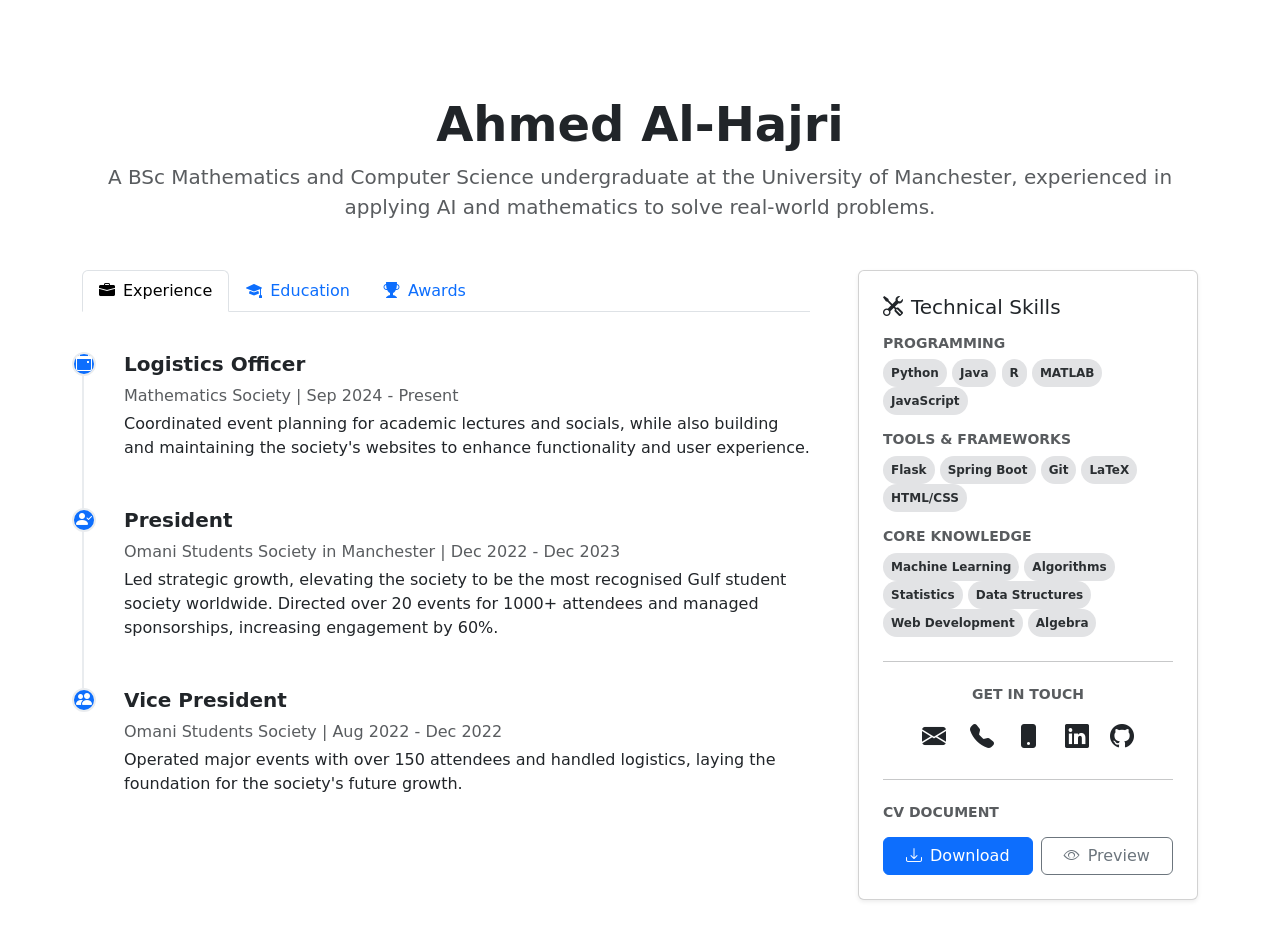
==== cv.html @ cdcc4e39 "major changes" ====
<!DOCTYPE html>
<html lang="en">
<head>
    <meta charset="UTF-8">
    <meta name="viewport" content="width=device-width, initial-scale=1.0">
    <meta name="description" content="CV of Ahmed Al-Hajri - BSc Computer Science and Mathematics at the University of Manchester.">
    <meta name="keywords" content="CV, resume, portfolio, Ahmed Al-Hajri, computer science, mathematics, data science, web development">
    <meta name="author" content="Ahmed Al-Hajri">
    <title>Ahmed Al-Hajri - CV</title>

    <link href="https://cdn.jsdelivr.net/npm/bootstrap@5.3.3/dist/css/bootstrap.min.css" rel="stylesheet">
    <link href="https://cdn.jsdelivr.net/npm/bootstrap-icons@1.11.3/font/bootstrap-icons.min.css" rel="stylesheet">
    <link href="css/styles.css" rel="stylesheet">
</head>
<body>
    <div id="header-placeholder"></div>

    <div class="container my-5 pt-5">
        <div class="text-center mb-5">
            <h1 class="display-5 fw-bold">Ahmed Al-Hajri</h1>
            <p class="lead text-muted">A BSc Mathematics and Computer Science undergraduate at the University of Manchester, experienced in applying AI and mathematics to solve real-world problems.</p>
        </div>

        <div class="row g-5">
            <div class="col-lg-8">
                <ul class="nav nav-tabs mb-4" id="cvTab" role="tablist">
                    <li class="nav-item" role="presentation">
                        <button class="nav-link active" id="experience-tab" data-bs-toggle="tab" data-bs-target="#experience" type="button" role="tab" aria-controls="experience" aria-selected="true">
                            <i class="bi bi-briefcase-fill me-2"></i>Experience
                        </button>
                    </li>
                    <li class="nav-item" role="presentation">
                        <button class="nav-link" id="education-tab" data-bs-toggle="tab" data-bs-target="#education" type="button" role="tab" aria-controls="education" aria-selected="false">
                            <i class="bi bi-mortarboard-fill me-2"></i>Education
                        </button>
                    </li>
                    <li class="nav-item" role="presentation">
                        <button class="nav-link" id="awards-tab" data-bs-toggle="tab" data-bs-target="#awards" type="button" role="tab" aria-controls="awards" aria-selected="false">
                            <i class="bi bi-trophy-fill me-2"></i>Awards
                        </button>
                    </li>
                </ul>

                <div class="tab-content" id="cvTabContent">
                    <div class="tab-pane fade show active" id="experience" role="tabpanel" aria-labelledby="experience-tab">
                        <div class="timeline pt-3">
                            <div class="timeline-item">
                                <div class="timeline-icon bg-primary text-white"><i class="bi bi-calendar-event"></i></div>
                                <h5 class="fw-bold">Logistics Officer</h5>
                                <p class="text-muted mb-1">Mathematics Society | Sep 2024 - Present</p>
                                <p>Coordinated event planning for academic lectures and socials, while also building and maintaining the society's websites to enhance functionality and user experience.</p>
                            </div>
                            <div class="timeline-item">
                                <div class="timeline-icon bg-primary text-white"><i class="bi bi-person-check-fill"></i></div>
                                <h5 class="fw-bold">President</h5>
                                <p class="text-muted mb-1">Omani Students Society in Manchester | Dec 2022 - Dec 2023</p>
                                <p>Led strategic growth, elevating the society to be the most recognised Gulf student society worldwide. Directed over 20 events for 1000+ attendees and managed sponsorships, increasing engagement by 60%.</p>
                            </div>
                            <div class="timeline-item">
                                <div class="timeline-icon bg-primary text-white"><i class="bi bi-people-fill"></i></div>
                                <h5 class="fw-bold">Vice President</h5>
                                <p class="text-muted mb-1">Omani Students Society | Aug 2022 - Dec 2022</p>
                                <p>Operated major events with over 150 attendees and handled logistics, laying the foundation for the society's future growth.</p>
                            </div>
                        </div>
                    </div>
                    <div class="tab-pane fade" id="education" role="tabpanel" aria-labelledby="education-tab">
                        <div class="timeline pt-3">
                             <div class="timeline-item">
                                <div class="timeline-icon bg-info text-white"><i class="bi bi-book"></i></div>
                                <h5 class="fw-bold">BSc (Hons) Computer Science and Mathematics</h5>
                                <p class="text-muted mb-1">University of Manchester, UK | Sep 2023 - Jun 2026</p>
                                <p>Achieved First Class honors in Year 1.</p>
                            </div>
                            <div class="timeline-item">
                                <div class="timeline-icon bg-info text-white"><i class="bi bi-book"></i></div>
                                <h5 class="fw-bold">International Foundation in Mathematics and Computer Science</h5>
                                <p class="text-muted mb-1">INTO Manchester (NCUK Foundation), UK | Sep 2022 - Jun 2023</p>
                                <p>Grades: A*A*A*.</p>
                            </div>
                            <div class="timeline-item">
                                <div class="timeline-icon bg-info text-white"><i class="bi bi-book"></i></div>
                                <h5 class="fw-bold">General Diploma</h5>
                                <p class="text-muted mb-1">Al-Jalanda Secondary School, Oman | Sep 2020 - Jun 2021</p>
                                <p>Overall Grade: 99.2%.</p>
                            </div>
                        </div>
                    </div>
                    <div class="tab-pane fade" id="awards" role="tabpanel" aria-labelledby="awards-tab">
                        <div class="timeline pt-3">
                            <div class="timeline-item">
                                <div class="timeline-icon bg-warning text-dark"><i class="bi bi-star-fill"></i></div>
                                <h5 class="fw-bold">Full Government Scholarship</h5>
                                <p class="text-muted mb-1">Awarded by the Omani Government | Jul 2021</p>
                                <p>Received in recognition of exceptional academic performance.</p>
                            </div>
                            <div class="timeline-item">
                                <div class="timeline-icon bg-warning text-dark"><i class="bi bi-star-fill"></i></div>
                                <h5 class="fw-bold">National Tech Competition Winner</h5>
                                <p class="text-muted mb-1">Oman | Sep 2020</p>
                                <p>Created award-winning applications, placing in the top 200 nationally.</p>
                            </div>
                            <div class="timeline-item">
                                <div class="timeline-icon bg-warning text-dark"><i class="bi bi-star-fill"></i></div>
                                <h5 class="fw-bold">Cultural Creativity Competition Winner</h5>
                                <p class="text-muted mb-1">Youth Innovations, Oman | May 2017</p>
                            </div>
                        </div>
                    </div>
                </div>
            </div>

            <div class="col-lg-4">
                <div class="card shadow-sm">
                    <div class="card-body p-4">
                        <h5 class="card-title mb-3"><i class="bi bi-tools me-2"></i>Technical Skills</h5>
                        <h6 class="fw-bold small text-uppercase text-muted">Programming</h6>
                        <div class="mb-3">
                            <span class="badge bg-secondary-subtle text-secondary-emphasis rounded-pill p-2">Python</span>
                            <span class="badge bg-secondary-subtle text-secondary-emphasis rounded-pill p-2">Java</span>
                            <span class="badge bg-secondary-subtle text-secondary-emphasis rounded-pill p-2">R</span>
                            <span class="badge bg-secondary-subtle text-secondary-emphasis rounded-pill p-2">MATLAB</span>
                            <span class="badge bg-secondary-subtle text-secondary-emphasis rounded-pill p-2">JavaScript</span>
                        </div>
                        <h6 class="fw-bold small text-uppercase text-muted">Tools & Frameworks</h6>
                        <div class="mb-3">
                            <span class="badge bg-secondary-subtle text-secondary-emphasis rounded-pill p-2">Flask</span>
                            <span class="badge bg-secondary-subtle text-secondary-emphasis rounded-pill p-2">Spring Boot</span>
                            <span class="badge bg-secondary-subtle text-secondary-emphasis rounded-pill p-2">Git</span>
                            <span class="badge bg-secondary-subtle text-secondary-emphasis rounded-pill p-2">LaTeX</span>
                            <span class="badge bg-secondary-subtle text-secondary-emphasis rounded-pill p-2">HTML/CSS</span>
                        </div>
                        <h6 class="fw-bold small text-uppercase text-muted">Core Knowledge</h6>
                        <div>
                            <span class="badge bg-secondary-subtle text-secondary-emphasis rounded-pill p-2">Machine Learning</span>
                            <span class="badge bg-secondary-subtle text-secondary-emphasis rounded-pill p-2">Algorithms</span>
                            <span class="badge bg-secondary-subtle text-secondary-emphasis rounded-pill p-2">Statistics</span>
                            <span class="badge bg-secondary-subtle text-secondary-emphasis rounded-pill p-2">Data Structures</span>
                            <span class="badge bg-secondary-subtle text-secondary-emphasis rounded-pill p-2">Web Development</span>
                            <span class="badge bg-secondary-subtle text-secondary-emphasis rounded-pill p-2">Algebra</span>
                        </div>

                        <hr class="my-4">

                        <div class="text-center">
                            <h6 class="fw-bold small text-uppercase text-muted mb-3">Get in Touch</h6>
                             <a href="mailto:ahmedalhjry1@gmail.com" title="Email" class="text-dark mx-2 fs-4 text-decoration-none">
                                <i class="bi bi-envelope-fill"></i>
                            </a>
                            <a href="tel:+96894954564" title="Oman Phone" class="text-dark mx-2 fs-4 text-decoration-none">
                                <i class="bi bi-telephone-fill"></i>
                            </a>
                             <a href="tel:+447470456167" title="UK Phone" class="text-dark mx-2 fs-4 text-decoration-none">
                                <i class="bi bi-phone-fill"></i>
                            </a>
                             <a href="#" title="LinkedIn" class="text-dark mx-2 fs-4 text-decoration-none"><i class="bi bi-linkedin"></i></a>
                             <a href="#" title="GitHub" class="text-dark mx-2 fs-4 text-decoration-none"><i class="bi bi-github"></i></a>
                        </div>
                        
                        <hr class="my-4">
                        
                        <h6 class="fw-bold small text-uppercase text-muted mb-3">CV Document</h6>
                        <div class="d-grid gap-2 d-sm-flex justify-content-sm-center">
                             <a href="files/cv.pdf" class="btn btn-primary flex-fill" download>
                                <i class="bi bi-download me-2"></i>Download
                            </a>
                            <button class="btn btn-outline-secondary flex-fill" type="button" data-bs-toggle="modal" data-bs-target="#cvModal">
                                <i class="bi bi-eye me-2"></i>Preview
                            </button>
                        </div>
                    </div>
                </div>
            </div>
        </div>
    </div>

    <div id="footer-placeholder"></div>

    <div class="modal fade" id="cvModal" tabindex="-1" aria-labelledby="cvModalLabel" aria-hidden="true">
        <div class="modal-dialog modal-xl modal-dialog-centered">
            <div class="modal-content">
                <div class="modal-header">
                    <h5 class="modal-title" id="cvModalLabel">CV Preview</h5>
                    <button type="button" class="btn-close" data-bs-dismiss="modal" aria-label="Close"></button>
                </div>
                <div class="modal-body p-0" style="height: 80vh;">
                    <embed src="files/cv.pdf" type="application/pdf" width="100%" height="100%" />
                </div>
            </div>
        </div>
    </div>
    
    <script src="https://cdn.jsdelivr.net/npm/@popperjs/core@2.11.7/dist/umd/popper.min.js"></script>
    <script src="https://cdn.jsdelivr.net/npm/bootstrap@5.3.3/dist/js/bootstrap.min.js"></script>

    <script>
        function loadComponent(url, placeholderId, callback) {
            fetch(url)
                .then(response => response.ok ? response.text() : Promise.reject('Not found'))
                .then(data => {
                    const placeholder = document.getElementById(placeholderId);
                    if (placeholder) {
                        placeholder.innerHTML = data;
                        if (callback) callback();
                    }
                })
                .catch(error => console.error(`Error loading ${url}:`, error));
        }

        document.addEventListener("DOMContentLoaded", function() {
            loadComponent("header.html", "header-placeholder", () => {
                const currentPage = window.location.pathname.split("/").pop() || "index.html";
                const navLinks = document.querySelectorAll(".nav-page");
                navLinks.forEach(link => {
                    const linkPage = link.getAttribute("href");
                    if (linkPage === currentPage) {
                        link.classList.add("active");
                    }
                });
            });
            loadComponent("footer.html", "footer-placeholder");
        });
    </script>
</body>
</html>
---- css/styles.css ----
/* Custom styles for the CV timeline */
.timeline-item {
    position: relative;
    padding-left: 2.5rem; /* Space for the line and icon */
    padding-bottom: 2rem;
    border-left: 2px solid #e9ecef; /* The vertical timeline bar */
}

.timeline-item:last-child {
    border-left: 2px solid transparent; /* Hide line for the last item */
}

/* The icon circle on the timeline */
.timeline-icon {
    position: absolute;
    left: -0.75rem; /* Position over the timeline bar */
    top: 0;
    width: 1.5rem;
    height: 1.5rem;
    display: flex;
    align-items: center;
    justify-content: center;
    background-color: #fff;
    border: 2px solid #e9ecef;
    border-radius: 50%;
}
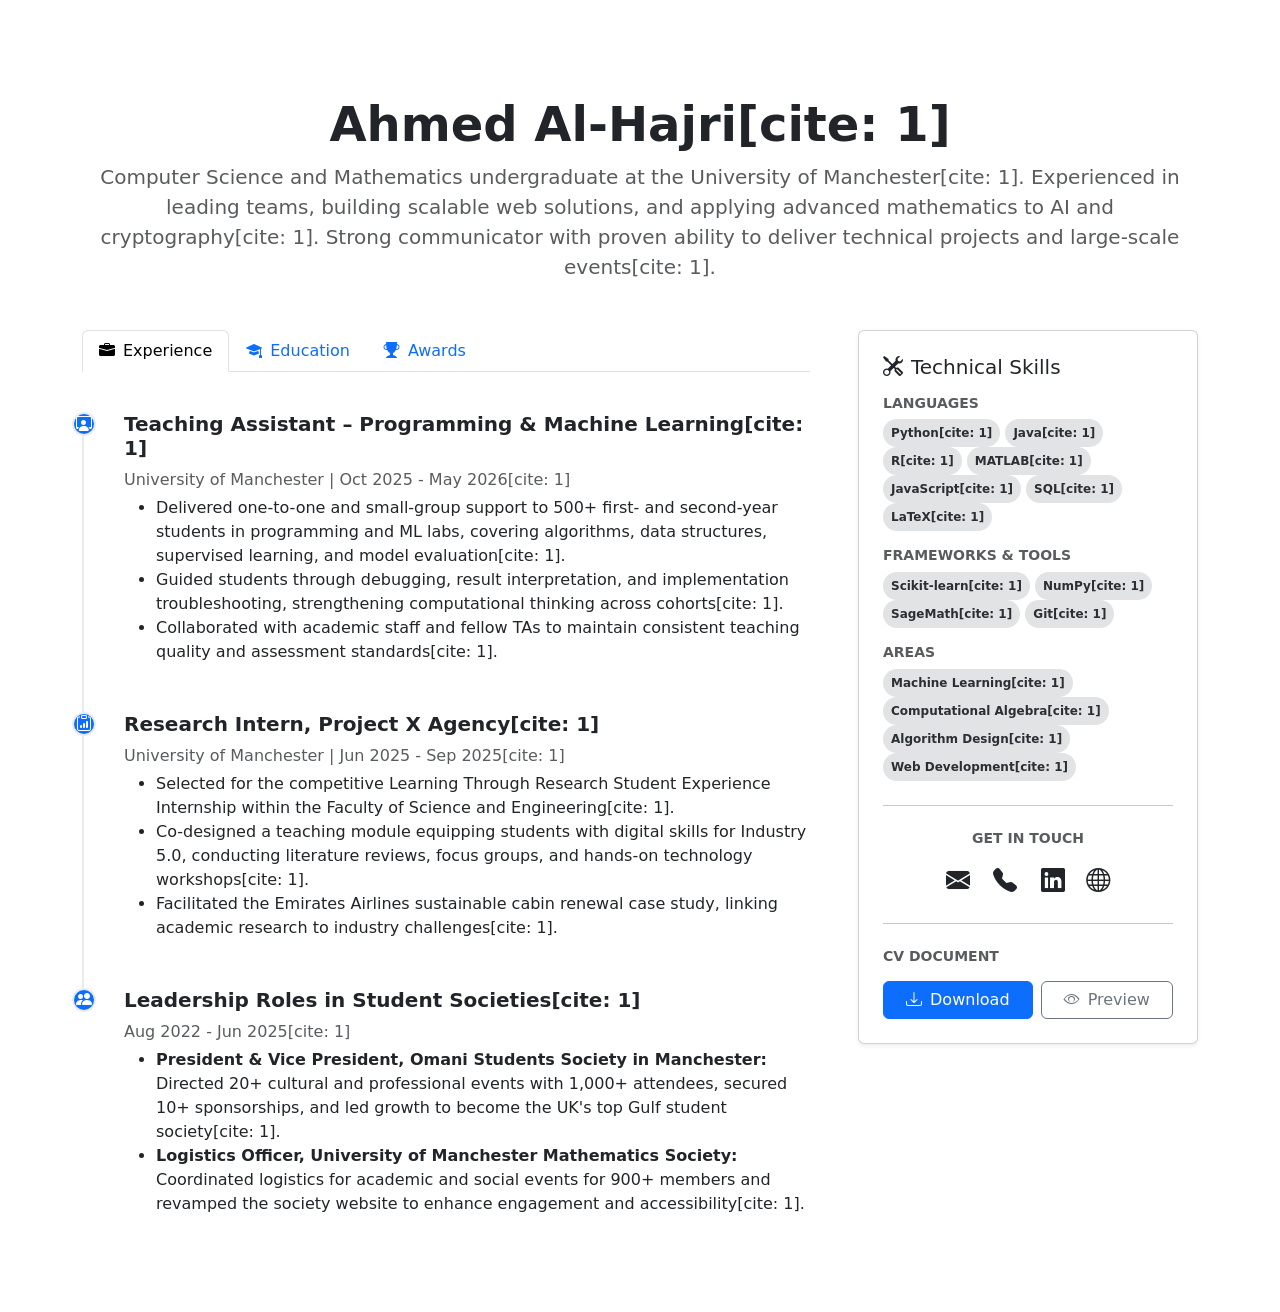
==== commit 79279156: "Update cv.html" ====
--- a/cv.html
+++ b/cv.html
@@ -17,8 +17,8 @@
 
     <div class="container my-5 pt-5">
         <div class="text-center mb-5">
-            <h1 class="display-5 fw-bold">Ahmed Al-Hajri</h1>
-            <p class="lead text-muted">A BSc Mathematics and Computer Science undergraduate at the University of Manchester, experienced in applying AI and mathematics to solve real-world problems.</p>
+            <h1 class="display-5 fw-bold">Ahmed Al-Hajri[cite: 1]</h1>
+            <p class="lead text-muted">Computer Science and Mathematics undergraduate at the University of Manchester[cite: 1]. Experienced in leading teams, building scalable web solutions, and applying advanced mathematics to AI and cryptography[cite: 1]. Strong communicator with proven ability to deliver technical projects and large-scale events[cite: 1].</p>
         </div>
 
         <div class="row g-5">
@@ -45,65 +45,69 @@
                     <div class="tab-pane fade show active" id="experience" role="tabpanel" aria-labelledby="experience-tab">
                         <div class="timeline pt-3">
                             <div class="timeline-item">
-                                <div class="timeline-icon bg-primary text-white"><i class="bi bi-calendar-event"></i></div>
-                                <h5 class="fw-bold">Logistics Officer</h5>
-                                <p class="text-muted mb-1">Mathematics Society | Sep 2024 - Present</p>
-                                <p>Coordinated event planning for academic lectures and socials, while also building and maintaining the society's websites to enhance functionality and user experience.</p>
-                            </div>
-                            <div class="timeline-item">
-                                <div class="timeline-icon bg-primary text-white"><i class="bi bi-person-check-fill"></i></div>
-                                <h5 class="fw-bold">President</h5>
-                                <p class="text-muted mb-1">Omani Students Society in Manchester | Dec 2022 - Dec 2023</p>
-                                <p>Led strategic growth, elevating the society to be the most recognised Gulf student society worldwide. Directed over 20 events for 1000+ attendees and managed sponsorships, increasing engagement by 60%.</p>
+                                <div class="timeline-icon bg-primary text-white"><i class="bi bi-person-workspace"></i></div>
+                                <h5 class="fw-bold">Teaching Assistant – Programming & Machine Learning[cite: 1]</h5>
+                                <p class="text-muted mb-1">University of Manchester | Oct 2025 - May 2026[cite: 1]</p>
+                                <ul>
+                                    <li>Delivered one-to-one and small-group support to 500+ first- and second-year students in programming and ML labs, covering algorithms, data structures, supervised learning, and model evaluation[cite: 1].</li>
+                                    <li>Guided students through debugging, result interpretation, and implementation troubleshooting, strengthening computational thinking across cohorts[cite: 1].</li>
+                                    <li>Collaborated with academic staff and fellow TAs to maintain consistent teaching quality and assessment standards[cite: 1].</li>
+                                </ul>
+                            </div>
+                            <div class="timeline-item">
+                                <div class="timeline-icon bg-primary text-white"><i class="bi bi-clipboard-data"></i></div>
+                                <h5 class="fw-bold">Research Intern, Project X Agency[cite: 1]</h5>
+                                <p class="text-muted mb-1">University of Manchester | Jun 2025 - Sep 2025[cite: 1]</p>
+                                <ul>
+                                    <li>Selected for the competitive Learning Through Research Student Experience Internship within the Faculty of Science and Engineering[cite: 1].</li>
+                                    <li>Co-designed a teaching module equipping students with digital skills for Industry 5.0, conducting literature reviews, focus groups, and hands-on technology workshops[cite: 1].</li>
+                                    <li>Facilitated the Emirates Airlines sustainable cabin renewal case study, linking academic research to industry challenges[cite: 1].</li>
+                                </ul>
                             </div>
                             <div class="timeline-item">
                                 <div class="timeline-icon bg-primary text-white"><i class="bi bi-people-fill"></i></div>
-                                <h5 class="fw-bold">Vice President</h5>
-                                <p class="text-muted mb-1">Omani Students Society | Aug 2022 - Dec 2022</p>
-                                <p>Operated major events with over 150 attendees and handled logistics, laying the foundation for the society's future growth.</p>
-                            </div>
-                        </div>
-                    </div>
+                                <h5 class="fw-bold">Leadership Roles in Student Societies[cite: 1]</h5>
+                                <p class="text-muted mb-1">Aug 2022 - Jun 2025[cite: 1]</p>
+                                <ul>
+                                    <li><strong>President & Vice President, Omani Students Society in Manchester:</strong> Directed 20+ cultural and professional events with 1,000+ attendees, secured 10+ sponsorships, and led growth to become the UK's top Gulf student society[cite: 1].</li>
+                                    <li><strong>Logistics Officer, University of Manchester Mathematics Society:</strong> Coordinated logistics for academic and social events for 900+ members and revamped the society website to enhance engagement and accessibility[cite: 1].</li>
+                                </ul>
+                            </div>
+                        </div>
+                    </div>
+                    
                     <div class="tab-pane fade" id="education" role="tabpanel" aria-labelledby="education-tab">
                         <div class="timeline pt-3">
                              <div class="timeline-item">
                                 <div class="timeline-icon bg-info text-white"><i class="bi bi-book"></i></div>
-                                <h5 class="fw-bold">BSc (Hons) Computer Science and Mathematics</h5>
-                                <p class="text-muted mb-1">University of Manchester, UK | Sep 2023 - Jun 2026</p>
-                                <p>Achieved First Class honors in Year 1.</p>
-                            </div>
-                            <div class="timeline-item">
-                                <div class="timeline-icon bg-info text-white"><i class="bi bi-book"></i></div>
-                                <h5 class="fw-bold">International Foundation in Mathematics and Computer Science</h5>
-                                <p class="text-muted mb-1">INTO Manchester (NCUK Foundation), UK | Sep 2022 - Jun 2023</p>
-                                <p>Grades: A*A*A*.</p>
-                            </div>
-                            <div class="timeline-item">
-                                <div class="timeline-icon bg-info text-white"><i class="bi bi-book"></i></div>
-                                <h5 class="fw-bold">General Diploma</h5>
-                                <p class="text-muted mb-1">Al-Jalanda Secondary School, Oman | Sep 2020 - Jun 2021</p>
-                                <p>Overall Grade: 99.2%.</p>
-                            </div>
-                        </div>
-                    </div>
+                                <h5 class="fw-bold">BSc (Hons) Computer Science and Mathematics[cite: 1]</h5>
+                                <p class="text-muted mb-1">University of Manchester, UK | Sep 2023 - Jun 2026[cite: 1]</p>
+                                <p class="mb-2"><strong>GPA:</strong> 4.0/4.0[cite: 1]</p>
+                                <p class="mb-4"><strong>Relevant Modules:</strong> Machine Learning, Artificial Intelligence, Probability & Statistics, Algorithms & Data Structures, Algebra, Software Engineering, Quantum Computing[cite: 1].</p>
+                                
+                                <h6 class="fw-bold">Third-Year Project: Toward Random Polynomial Systems through Iterated Composition of Gröbner Bases[cite: 1]</h6>
+                                <p class="text-muted mb-1"><small>Sep 2025 - May 2026</small>[cite: 1]</p>
+                                <ul>
+                                    <li>Designed the Iterated Gröbner Basis Composition with Shuffle algorithm to generate high-complexity polynomial systems with controlled structural properties, addressing an open problem in computational algebra[cite: 1].</li>
+                                    <li>Built an ML classification framework using a 12-dimensional feature representation to distinguish structured from random polynomial systems across 20,000+ generated instances[cite: 1].</li>
+                                    <li>Provided empirical evidence of structural degradation under iterated composition, combining algebraic theory, algorithm design, and data-driven analysis[cite: 1].</li>
+                                </ul>
+                            </div>
+                        </div>
+                    </div>
+                    
                     <div class="tab-pane fade" id="awards" role="tabpanel" aria-labelledby="awards-tab">
                         <div class="timeline pt-3">
                             <div class="timeline-item">
                                 <div class="timeline-icon bg-warning text-dark"><i class="bi bi-star-fill"></i></div>
-                                <h5 class="fw-bold">Full Government Scholarship</h5>
-                                <p class="text-muted mb-1">Awarded by the Omani Government | Jul 2021</p>
-                                <p>Received in recognition of exceptional academic performance.</p>
+                                <h5 class="fw-bold">National Tech Competition Finalist[cite: 1]</h5>
+                                <p class="text-muted mb-1">Sep 2020[cite: 1]</p>
+                                <p>Placed in the top 200 nationally for an award-winning application[cite: 1].</p>
                             </div>
                             <div class="timeline-item">
                                 <div class="timeline-icon bg-warning text-dark"><i class="bi bi-star-fill"></i></div>
-                                <h5 class="fw-bold">National Tech Competition Winner</h5>
-                                <p class="text-muted mb-1">Oman | Sep 2020</p>
-                                <p>Created award-winning applications, placing in the top 200 nationally.</p>
-                            </div>
-                            <div class="timeline-item">
-                                <div class="timeline-icon bg-warning text-dark"><i class="bi bi-star-fill"></i></div>
-                                <h5 class="fw-bold">Cultural Creativity Competition Winner</h5>
-                                <p class="text-muted mb-1">Youth Innovations, Oman | May 2017</p>
+                                <h5 class="fw-bold">Winner, Cultural Creativity Competition[cite: 1]</h5>
+                                <p class="text-muted mb-1">Youth Innovations | May 2017[cite: 1]</p>
                             </div>
                         </div>
                     </div>
@@ -114,30 +118,32 @@
                 <div class="card shadow-sm">
                     <div class="card-body p-4">
                         <h5 class="card-title mb-3"><i class="bi bi-tools me-2"></i>Technical Skills</h5>
-                        <h6 class="fw-bold small text-uppercase text-muted">Programming</h6>
+                        
+                        <h6 class="fw-bold small text-uppercase text-muted">Languages</h6>
                         <div class="mb-3">
-                            <span class="badge bg-secondary-subtle text-secondary-emphasis rounded-pill p-2">Python</span>
-                            <span class="badge bg-secondary-subtle text-secondary-emphasis rounded-pill p-2">Java</span>
-                            <span class="badge bg-secondary-subtle text-secondary-emphasis rounded-pill p-2">R</span>
-                            <span class="badge bg-secondary-subtle text-secondary-emphasis rounded-pill p-2">MATLAB</span>
-                            <span class="badge bg-secondary-subtle text-secondary-emphasis rounded-pill p-2">JavaScript</span>
-                        </div>
-                        <h6 class="fw-bold small text-uppercase text-muted">Tools & Frameworks</h6>
+                            <span class="badge bg-secondary-subtle text-secondary-emphasis rounded-pill p-2">Python[cite: 1]</span>
+                            <span class="badge bg-secondary-subtle text-secondary-emphasis rounded-pill p-2">Java[cite: 1]</span>
+                            <span class="badge bg-secondary-subtle text-secondary-emphasis rounded-pill p-2">R[cite: 1]</span>
+                            <span class="badge bg-secondary-subtle text-secondary-emphasis rounded-pill p-2">MATLAB[cite: 1]</span>
+                            <span class="badge bg-secondary-subtle text-secondary-emphasis rounded-pill p-2">JavaScript[cite: 1]</span>
+                            <span class="badge bg-secondary-subtle text-secondary-emphasis rounded-pill p-2">SQL[cite: 1]</span>
+                            <span class="badge bg-secondary-subtle text-secondary-emphasis rounded-pill p-2">LaTeX[cite: 1]</span>
+                        </div>
+                        
+                        <h6 class="fw-bold small text-uppercase text-muted">Frameworks & Tools</h6>
                         <div class="mb-3">
-                            <span class="badge bg-secondary-subtle text-secondary-emphasis rounded-pill p-2">Flask</span>
-                            <span class="badge bg-secondary-subtle text-secondary-emphasis rounded-pill p-2">Spring Boot</span>
-                            <span class="badge bg-secondary-subtle text-secondary-emphasis rounded-pill p-2">Git</span>
-                            <span class="badge bg-secondary-subtle text-secondary-emphasis rounded-pill p-2">LaTeX</span>
-                            <span class="badge bg-secondary-subtle text-secondary-emphasis rounded-pill p-2">HTML/CSS</span>
-                        </div>
-                        <h6 class="fw-bold small text-uppercase text-muted">Core Knowledge</h6>
+                            <span class="badge bg-secondary-subtle text-secondary-emphasis rounded-pill p-2">Scikit-learn[cite: 1]</span>
+                            <span class="badge bg-secondary-subtle text-secondary-emphasis rounded-pill p-2">NumPy[cite: 1]</span>
+                            <span class="badge bg-secondary-subtle text-secondary-emphasis rounded-pill p-2">SageMath[cite: 1]</span>
+                            <span class="badge bg-secondary-subtle text-secondary-emphasis rounded-pill p-2">Git[cite: 1]</span>
+                        </div>
+                        
+                        <h6 class="fw-bold small text-uppercase text-muted">Areas</h6>
                         <div>
-                            <span class="badge bg-secondary-subtle text-secondary-emphasis rounded-pill p-2">Machine Learning</span>
-                            <span class="badge bg-secondary-subtle text-secondary-emphasis rounded-pill p-2">Algorithms</span>
-                            <span class="badge bg-secondary-subtle text-secondary-emphasis rounded-pill p-2">Statistics</span>
-                            <span class="badge bg-secondary-subtle text-secondary-emphasis rounded-pill p-2">Data Structures</span>
-                            <span class="badge bg-secondary-subtle text-secondary-emphasis rounded-pill p-2">Web Development</span>
-                            <span class="badge bg-secondary-subtle text-secondary-emphasis rounded-pill p-2">Algebra</span>
+                            <span class="badge bg-secondary-subtle text-secondary-emphasis rounded-pill p-2">Machine Learning[cite: 1]</span>
+                            <span class="badge bg-secondary-subtle text-secondary-emphasis rounded-pill p-2">Computational Algebra[cite: 1]</span>
+                            <span class="badge bg-secondary-subtle text-secondary-emphasis rounded-pill p-2">Algorithm Design[cite: 1]</span>
+                            <span class="badge bg-secondary-subtle text-secondary-emphasis rounded-pill p-2">Web Development[cite: 1]</span>
                         </div>
 
                         <hr class="my-4">
@@ -147,14 +153,11 @@
                              <a href="mailto:ahmedalhjry1@gmail.com" title="Email" class="text-dark mx-2 fs-4 text-decoration-none">
                                 <i class="bi bi-envelope-fill"></i>
                             </a>
-                            <a href="tel:+96894954564" title="Oman Phone" class="text-dark mx-2 fs-4 text-decoration-none">
+                            <a href="tel:+96894954564" title="Phone" class="text-dark mx-2 fs-4 text-decoration-none">
                                 <i class="bi bi-telephone-fill"></i>
                             </a>
-                             <a href="tel:+447470456167" title="UK Phone" class="text-dark mx-2 fs-4 text-decoration-none">
-                                <i class="bi bi-phone-fill"></i>
-                            </a>
-                             <a href="#" title="LinkedIn" class="text-dark mx-2 fs-4 text-decoration-none"><i class="bi bi-linkedin"></i></a>
-                             <a href="#" title="GitHub" class="text-dark mx-2 fs-4 text-decoration-none"><i class="bi bi-github"></i></a>
+                             <a href="https://linkedin.com/in/ahmedal-hajri" title="LinkedIn" target="_blank" class="text-dark mx-2 fs-4 text-decoration-none"><i class="bi bi-linkedin"></i></a>
+                             <a href="https://a7jry.github.io" title="Website" target="_blank" class="text-dark mx-2 fs-4 text-decoration-none"><i class="bi bi-globe"></i></a>
                         </div>
                         
                         <hr class="my-4">
@@ -222,4 +225,4 @@
         });
     </script>
 </body>
-</html>+</html>
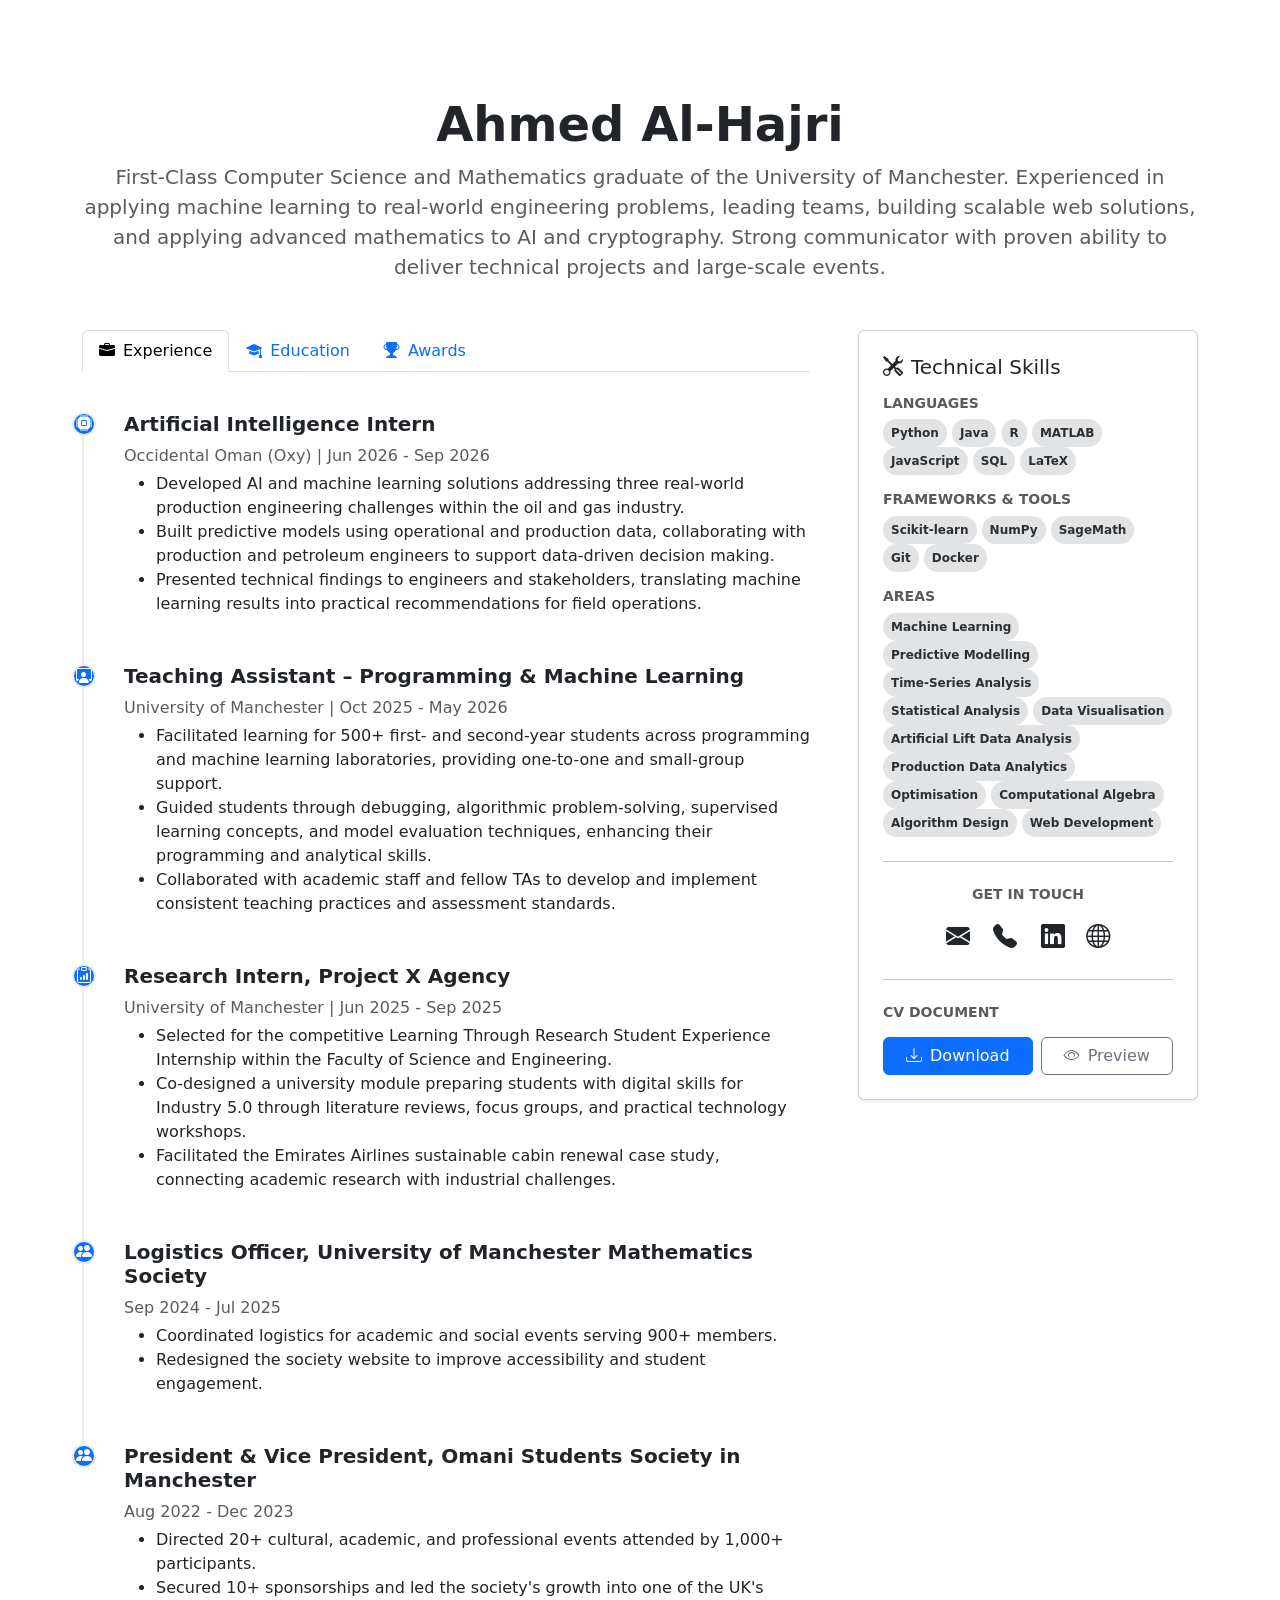
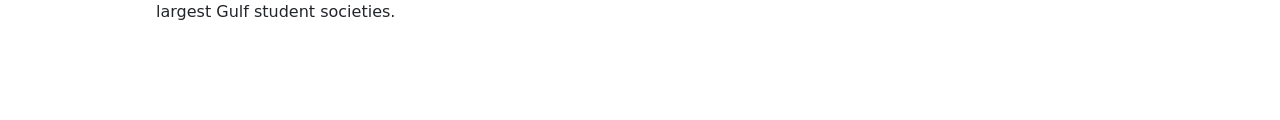
==== commit c6227828: "changes" ====
--- a/cv.html
+++ b/cv.html
@@ -4,7 +4,7 @@
     <meta charset="UTF-8">
     <meta name="viewport" content="width=device-width, initial-scale=1.0">
     <meta name="description" content="CV of Ahmed Al-Hajri - BSc Computer Science and Mathematics at the University of Manchester.">
-    <meta name="keywords" content="CV, resume, portfolio, Ahmed Al-Hajri, computer science, mathematics, data science, web development">
+    <meta name="keywords" content="CV, resume, portfolio, Ahmed Al-Hajri, computer science, mathematics, data science, machine learning, web development">
     <meta name="author" content="Ahmed Al-Hajri">
     <title>Ahmed Al-Hajri - CV</title>
 
@@ -17,8 +17,8 @@
 
     <div class="container my-5 pt-5">
         <div class="text-center mb-5">
-            <h1 class="display-5 fw-bold">Ahmed Al-Hajri[cite: 1]</h1>
-            <p class="lead text-muted">Computer Science and Mathematics undergraduate at the University of Manchester[cite: 1]. Experienced in leading teams, building scalable web solutions, and applying advanced mathematics to AI and cryptography[cite: 1]. Strong communicator with proven ability to deliver technical projects and large-scale events[cite: 1].</p>
+            <h1 class="display-5 fw-bold">Ahmed Al-Hajri</h1>
+            <p class="lead text-muted">First-Class Computer Science and Mathematics graduate of the University of Manchester. Experienced in applying machine learning to real-world engineering problems, leading teams, building scalable web solutions, and applying advanced mathematics to AI and cryptography. Strong communicator with proven ability to deliver technical projects and large-scale events.</p>
         </div>
 
         <div class="row g-5">
@@ -45,69 +45,94 @@
                     <div class="tab-pane fade show active" id="experience" role="tabpanel" aria-labelledby="experience-tab">
                         <div class="timeline pt-3">
                             <div class="timeline-item">
+                                <div class="timeline-icon bg-primary text-white"><i class="bi bi-cpu-fill"></i></div>
+                                <h5 class="fw-bold">Artificial Intelligence Intern</h5>
+                                <p class="text-muted mb-1">Occidental Oman (Oxy) | Jun 2026 - Sep 2026</p>
+                                <ul>
+                                    <li>Developed AI and machine learning solutions addressing three real-world production engineering challenges within the oil and gas industry.</li>
+                                    <li>Built predictive models using operational and production data, collaborating with production and petroleum engineers to support data-driven decision making.</li>
+                                    <li>Presented technical findings to engineers and stakeholders, translating machine learning results into practical recommendations for field operations.</li>
+                                </ul>
+                            </div>
+                            <div class="timeline-item">
                                 <div class="timeline-icon bg-primary text-white"><i class="bi bi-person-workspace"></i></div>
-                                <h5 class="fw-bold">Teaching Assistant – Programming & Machine Learning[cite: 1]</h5>
-                                <p class="text-muted mb-1">University of Manchester | Oct 2025 - May 2026[cite: 1]</p>
-                                <ul>
-                                    <li>Delivered one-to-one and small-group support to 500+ first- and second-year students in programming and ML labs, covering algorithms, data structures, supervised learning, and model evaluation[cite: 1].</li>
-                                    <li>Guided students through debugging, result interpretation, and implementation troubleshooting, strengthening computational thinking across cohorts[cite: 1].</li>
-                                    <li>Collaborated with academic staff and fellow TAs to maintain consistent teaching quality and assessment standards[cite: 1].</li>
+                                <h5 class="fw-bold">Teaching Assistant – Programming & Machine Learning</h5>
+                                <p class="text-muted mb-1">University of Manchester | Oct 2025 - May 2026</p>
+                                <ul>
+                                    <li>Facilitated learning for 500+ first- and second-year students across programming and machine learning laboratories, providing one-to-one and small-group support.</li>
+                                    <li>Guided students through debugging, algorithmic problem-solving, supervised learning concepts, and model evaluation techniques, enhancing their programming and analytical skills.</li>
+                                    <li>Collaborated with academic staff and fellow TAs to develop and implement consistent teaching practices and assessment standards.</li>
                                 </ul>
                             </div>
                             <div class="timeline-item">
                                 <div class="timeline-icon bg-primary text-white"><i class="bi bi-clipboard-data"></i></div>
-                                <h5 class="fw-bold">Research Intern, Project X Agency[cite: 1]</h5>
-                                <p class="text-muted mb-1">University of Manchester | Jun 2025 - Sep 2025[cite: 1]</p>
-                                <ul>
-                                    <li>Selected for the competitive Learning Through Research Student Experience Internship within the Faculty of Science and Engineering[cite: 1].</li>
-                                    <li>Co-designed a teaching module equipping students with digital skills for Industry 5.0, conducting literature reviews, focus groups, and hands-on technology workshops[cite: 1].</li>
-                                    <li>Facilitated the Emirates Airlines sustainable cabin renewal case study, linking academic research to industry challenges[cite: 1].</li>
+                                <h5 class="fw-bold">Research Intern, Project X Agency</h5>
+                                <p class="text-muted mb-1">University of Manchester | Jun 2025 - Sep 2025</p>
+                                <ul>
+                                    <li>Selected for the competitive Learning Through Research Student Experience Internship within the Faculty of Science and Engineering.</li>
+                                    <li>Co-designed a university module preparing students with digital skills for Industry 5.0 through literature reviews, focus groups, and practical technology workshops.</li>
+                                    <li>Facilitated the Emirates Airlines sustainable cabin renewal case study, connecting academic research with industrial challenges.</li>
                                 </ul>
                             </div>
                             <div class="timeline-item">
                                 <div class="timeline-icon bg-primary text-white"><i class="bi bi-people-fill"></i></div>
-                                <h5 class="fw-bold">Leadership Roles in Student Societies[cite: 1]</h5>
-                                <p class="text-muted mb-1">Aug 2022 - Jun 2025[cite: 1]</p>
-                                <ul>
-                                    <li><strong>President & Vice President, Omani Students Society in Manchester:</strong> Directed 20+ cultural and professional events with 1,000+ attendees, secured 10+ sponsorships, and led growth to become the UK's top Gulf student society[cite: 1].</li>
-                                    <li><strong>Logistics Officer, University of Manchester Mathematics Society:</strong> Coordinated logistics for academic and social events for 900+ members and revamped the society website to enhance engagement and accessibility[cite: 1].</li>
-                                </ul>
-                            </div>
-                        </div>
-                    </div>
-                    
+                                <h5 class="fw-bold">Logistics Officer, University of Manchester Mathematics Society</h5>
+                                <p class="text-muted mb-1">Sep 2024 - Jul 2025</p>
+                                <ul>
+                                    <li>Coordinated logistics for academic and social events serving 900+ members.</li>
+                                    <li>Redesigned the society website to improve accessibility and student engagement.</li>
+                                </ul>
+                            </div>
+                            <div class="timeline-item">
+                                <div class="timeline-icon bg-primary text-white"><i class="bi bi-people-fill"></i></div>
+                                <h5 class="fw-bold">President & Vice President, Omani Students Society in Manchester</h5>
+                                <p class="text-muted mb-1">Aug 2022 - Dec 2023</p>
+                                <ul>
+                                    <li>Directed 20+ cultural, academic, and professional events attended by 1,000+ participants.</li>
+                                    <li>Secured 10+ sponsorships and led the society's growth into one of the UK's largest Gulf student societies.</li>
+                                </ul>
+                            </div>
+                        </div>
+                    </div>
+
                     <div class="tab-pane fade" id="education" role="tabpanel" aria-labelledby="education-tab">
                         <div class="timeline pt-3">
                              <div class="timeline-item">
                                 <div class="timeline-icon bg-info text-white"><i class="bi bi-book"></i></div>
-                                <h5 class="fw-bold">BSc (Hons) Computer Science and Mathematics[cite: 1]</h5>
-                                <p class="text-muted mb-1">University of Manchester, UK | Sep 2023 - Jun 2026[cite: 1]</p>
-                                <p class="mb-2"><strong>GPA:</strong> 4.0/4.0[cite: 1]</p>
-                                <p class="mb-4"><strong>Relevant Modules:</strong> Machine Learning, Artificial Intelligence, Probability & Statistics, Algorithms & Data Structures, Algebra, Software Engineering, Quantum Computing[cite: 1].</p>
-                                
-                                <h6 class="fw-bold">Third-Year Project: Toward Random Polynomial Systems through Iterated Composition of Gröbner Bases[cite: 1]</h6>
-                                <p class="text-muted mb-1"><small>Sep 2025 - May 2026</small>[cite: 1]</p>
-                                <ul>
-                                    <li>Designed the Iterated Gröbner Basis Composition with Shuffle algorithm to generate high-complexity polynomial systems with controlled structural properties, addressing an open problem in computational algebra[cite: 1].</li>
-                                    <li>Built an ML classification framework using a 12-dimensional feature representation to distinguish structured from random polynomial systems across 20,000+ generated instances[cite: 1].</li>
-                                    <li>Provided empirical evidence of structural degradation under iterated composition, combining algebraic theory, algorithm design, and data-driven analysis[cite: 1].</li>
-                                </ul>
-                            </div>
-                        </div>
-                    </div>
-                    
+                                <h5 class="fw-bold">BSc (Hons) Computer Science and Mathematics</h5>
+                                <p class="text-muted mb-1">University of Manchester, UK | Sep 2023 - Jun 2026</p>
+                                <p class="mb-2"><strong>Classification:</strong> First-Class Honours (GPA: 4.0/4.0)</p>
+                                <p class="mb-4"><strong>Relevant Modules:</strong> Machine Learning, Artificial Intelligence, Probability & Statistics, Algorithms & Data Structures, Algebra, Software Engineering, Information Theory, Quantum Computing.</p>
+
+                                <h6 class="fw-bold">Third-Year Dissertation: Towards Random Polynomial Systems through Iterated Composition of Gröbner Bases</h6>
+                                <p class="text-muted mb-1"><small>Sep 2025 - May 2026</small></p>
+                                <ul>
+                                    <li>Designed the Iterated Gröbner Basis Composition with Shuffle algorithm to generate high-complexity polynomial systems with controlled structural properties, addressing an open problem in computational algebra.</li>
+                                    <li>Developed a machine learning classifier using 12 statistical features to distinguish structured from random polynomial systems across 20,000+ generated instances.</li>
+                                    <li>Provided empirical evidence of structural degradation under iterated composition, combining computational algebra, algorithm design, and machine learning to investigate the structural evolution of polynomial systems.</li>
+                                </ul>
+                            </div>
+                            <div class="timeline-item">
+                                <div class="timeline-icon bg-info text-white"><i class="bi bi-book"></i></div>
+                                <h5 class="fw-bold">International Foundation in Mathematics and Computer Science</h5>
+                                <p class="text-muted mb-1">INTO Manchester (NCUK Foundation) | Sep 2022 - Jun 2023</p>
+                                <p class="mb-2"><strong>Grades:</strong> A*A*A*</p>
+                            </div>
+                        </div>
+                    </div>
+
                     <div class="tab-pane fade" id="awards" role="tabpanel" aria-labelledby="awards-tab">
                         <div class="timeline pt-3">
                             <div class="timeline-item">
                                 <div class="timeline-icon bg-warning text-dark"><i class="bi bi-star-fill"></i></div>
-                                <h5 class="fw-bold">National Tech Competition Finalist[cite: 1]</h5>
-                                <p class="text-muted mb-1">Sep 2020[cite: 1]</p>
-                                <p>Placed in the top 200 nationally for an award-winning application[cite: 1].</p>
+                                <h5 class="fw-bold">National Technology Competition Finalist</h5>
+                                <p class="text-muted mb-1">Sep 2020</p>
+                                <p>Placed in the top 200 nationwide for an award-winning software application.</p>
                             </div>
                             <div class="timeline-item">
                                 <div class="timeline-icon bg-warning text-dark"><i class="bi bi-star-fill"></i></div>
-                                <h5 class="fw-bold">Winner, Cultural Creativity Competition[cite: 1]</h5>
-                                <p class="text-muted mb-1">Youth Innovations | May 2017[cite: 1]</p>
+                                <h5 class="fw-bold">Winner, Cultural Creativity Competition</h5>
+                                <p class="text-muted mb-1">Youth Innovations | May 2017</p>
                             </div>
                         </div>
                     </div>
@@ -118,32 +143,40 @@
                 <div class="card shadow-sm">
                     <div class="card-body p-4">
                         <h5 class="card-title mb-3"><i class="bi bi-tools me-2"></i>Technical Skills</h5>
-                        
+
                         <h6 class="fw-bold small text-uppercase text-muted">Languages</h6>
                         <div class="mb-3">
-                            <span class="badge bg-secondary-subtle text-secondary-emphasis rounded-pill p-2">Python[cite: 1]</span>
-                            <span class="badge bg-secondary-subtle text-secondary-emphasis rounded-pill p-2">Java[cite: 1]</span>
-                            <span class="badge bg-secondary-subtle text-secondary-emphasis rounded-pill p-2">R[cite: 1]</span>
-                            <span class="badge bg-secondary-subtle text-secondary-emphasis rounded-pill p-2">MATLAB[cite: 1]</span>
-                            <span class="badge bg-secondary-subtle text-secondary-emphasis rounded-pill p-2">JavaScript[cite: 1]</span>
-                            <span class="badge bg-secondary-subtle text-secondary-emphasis rounded-pill p-2">SQL[cite: 1]</span>
-                            <span class="badge bg-secondary-subtle text-secondary-emphasis rounded-pill p-2">LaTeX[cite: 1]</span>
-                        </div>
-                        
+                            <span class="badge bg-secondary-subtle text-secondary-emphasis rounded-pill p-2">Python</span>
+                            <span class="badge bg-secondary-subtle text-secondary-emphasis rounded-pill p-2">Java</span>
+                            <span class="badge bg-secondary-subtle text-secondary-emphasis rounded-pill p-2">R</span>
+                            <span class="badge bg-secondary-subtle text-secondary-emphasis rounded-pill p-2">MATLAB</span>
+                            <span class="badge bg-secondary-subtle text-secondary-emphasis rounded-pill p-2">JavaScript</span>
+                            <span class="badge bg-secondary-subtle text-secondary-emphasis rounded-pill p-2">SQL</span>
+                            <span class="badge bg-secondary-subtle text-secondary-emphasis rounded-pill p-2">LaTeX</span>
+                        </div>
+
                         <h6 class="fw-bold small text-uppercase text-muted">Frameworks & Tools</h6>
                         <div class="mb-3">
-                            <span class="badge bg-secondary-subtle text-secondary-emphasis rounded-pill p-2">Scikit-learn[cite: 1]</span>
-                            <span class="badge bg-secondary-subtle text-secondary-emphasis rounded-pill p-2">NumPy[cite: 1]</span>
-                            <span class="badge bg-secondary-subtle text-secondary-emphasis rounded-pill p-2">SageMath[cite: 1]</span>
-                            <span class="badge bg-secondary-subtle text-secondary-emphasis rounded-pill p-2">Git[cite: 1]</span>
-                        </div>
-                        
+                            <span class="badge bg-secondary-subtle text-secondary-emphasis rounded-pill p-2">Scikit-learn</span>
+                            <span class="badge bg-secondary-subtle text-secondary-emphasis rounded-pill p-2">NumPy</span>
+                            <span class="badge bg-secondary-subtle text-secondary-emphasis rounded-pill p-2">SageMath</span>
+                            <span class="badge bg-secondary-subtle text-secondary-emphasis rounded-pill p-2">Git</span>
+                            <span class="badge bg-secondary-subtle text-secondary-emphasis rounded-pill p-2">Docker</span>
+                        </div>
+
                         <h6 class="fw-bold small text-uppercase text-muted">Areas</h6>
                         <div>
-                            <span class="badge bg-secondary-subtle text-secondary-emphasis rounded-pill p-2">Machine Learning[cite: 1]</span>
-                            <span class="badge bg-secondary-subtle text-secondary-emphasis rounded-pill p-2">Computational Algebra[cite: 1]</span>
-                            <span class="badge bg-secondary-subtle text-secondary-emphasis rounded-pill p-2">Algorithm Design[cite: 1]</span>
-                            <span class="badge bg-secondary-subtle text-secondary-emphasis rounded-pill p-2">Web Development[cite: 1]</span>
+                            <span class="badge bg-secondary-subtle text-secondary-emphasis rounded-pill p-2">Machine Learning</span>
+                            <span class="badge bg-secondary-subtle text-secondary-emphasis rounded-pill p-2">Predictive Modelling</span>
+                            <span class="badge bg-secondary-subtle text-secondary-emphasis rounded-pill p-2">Time-Series Analysis</span>
+                            <span class="badge bg-secondary-subtle text-secondary-emphasis rounded-pill p-2">Statistical Analysis</span>
+                            <span class="badge bg-secondary-subtle text-secondary-emphasis rounded-pill p-2">Data Visualisation</span>
+                            <span class="badge bg-secondary-subtle text-secondary-emphasis rounded-pill p-2">Artificial Lift Data Analysis</span>
+                            <span class="badge bg-secondary-subtle text-secondary-emphasis rounded-pill p-2">Production Data Analytics</span>
+                            <span class="badge bg-secondary-subtle text-secondary-emphasis rounded-pill p-2">Optimisation</span>
+                            <span class="badge bg-secondary-subtle text-secondary-emphasis rounded-pill p-2">Computational Algebra</span>
+                            <span class="badge bg-secondary-subtle text-secondary-emphasis rounded-pill p-2">Algorithm Design</span>
+                            <span class="badge bg-secondary-subtle text-secondary-emphasis rounded-pill p-2">Web Development</span>
                         </div>
 
                         <hr class="my-4">
@@ -159,9 +192,9 @@
                              <a href="https://linkedin.com/in/ahmedal-hajri" title="LinkedIn" target="_blank" class="text-dark mx-2 fs-4 text-decoration-none"><i class="bi bi-linkedin"></i></a>
                              <a href="https://a7jry.github.io" title="Website" target="_blank" class="text-dark mx-2 fs-4 text-decoration-none"><i class="bi bi-globe"></i></a>
                         </div>
-                        
+
                         <hr class="my-4">
-                        
+
                         <h6 class="fw-bold small text-uppercase text-muted mb-3">CV Document</h6>
                         <div class="d-grid gap-2 d-sm-flex justify-content-sm-center">
                              <a href="files/cv.pdf" class="btn btn-primary flex-fill" download>
@@ -192,7 +225,7 @@
             </div>
         </div>
     </div>
-    
+
     <script src="https://cdn.jsdelivr.net/npm/@popperjs/core@2.11.7/dist/umd/popper.min.js"></script>
     <script src="https://cdn.jsdelivr.net/npm/bootstrap@5.3.3/dist/js/bootstrap.min.js"></script>
 
@@ -225,4 +258,4 @@
         });
     </script>
 </body>
-</html>
+</html>
